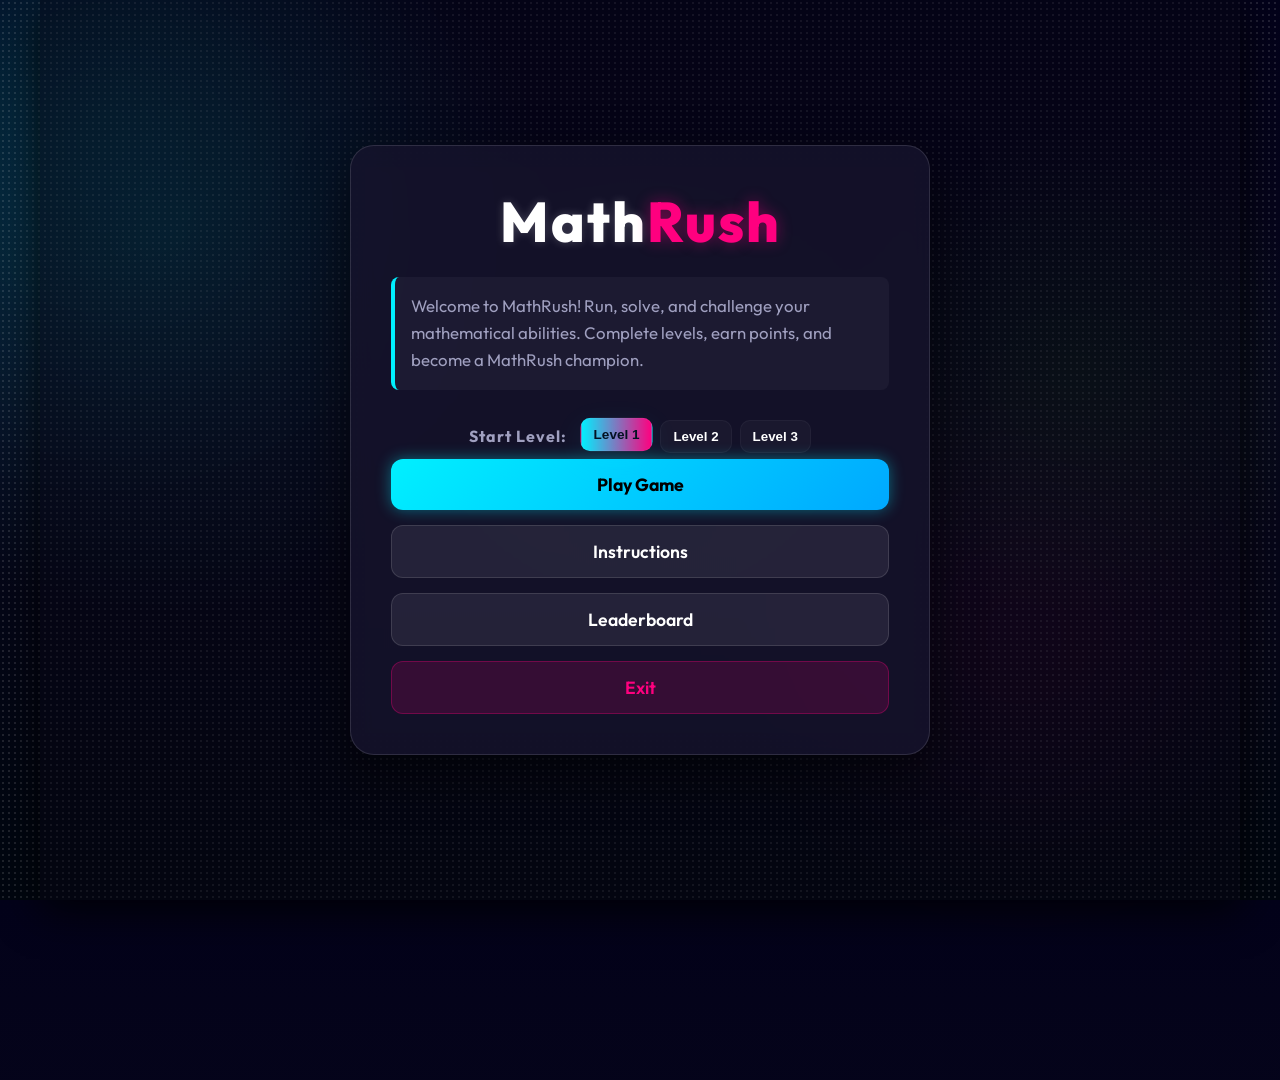
==== index.html @ f7fadb44 "Added new features" ====
<!DOCTYPE html>
<html lang="en">
<head>
  <meta charset="UTF-8">
  <meta name="viewport" content="width=device-width, initial-scale=1.0">
  <title>MathRush - Educational Endless Runner</title>
  <!-- Modern clean typography from Google Fonts -->
  <link rel="preconnect" href="https://fonts.googleapis.com">
  <link rel="preconnect" href="https://fonts.gstatic.com" crossorigin>
  <link href="https://fonts.googleapis.com/css2?family=Outfit:wght@300;400;600;800&display=swap" rel="stylesheet">
  <link rel="icon" href="data:image/svg+xml,%3Csvg xmlns='http://www.w3.org/2000/svg' viewBox='0 0 100 100'%3E%3Ccircle cx='50' cy='50' r='45' fill='%2300f0ff'/%3E%3Ctext x='50' y='62' text-anchor='middle' font-size='60' fill='white' font-family='Outfit, sans-serif'%3EM%3C/text%3E%3C/svg%3E" type="image/svg+xml">
  <link rel="stylesheet" href="style.css">
</head>
<body>
  <!-- Main Game Container -->
  <div id="game-container">
    
    <!-- Screen 1: Main Menu -->
    <div id="screen-main-menu" class="game-screen active">
      <div class="menu-box">
        <h1 class="game-title">Math<span class="highlight">Rush</span></h1>
        
        <div class="narrator-container">
          <p id="narrator-text" class="narrator-text">
            Welcome to MathRush! Run, solve, and challenge your mathematical abilities. Complete levels, earn points, and become a MathRush champion.
          </p>
        </div>
        
        <!-- Level Selector: quick choose which level to start -->
        <div class="level-selector">
          <label class="level-label">Start Level:</label>
          <div class="level-options">
            <button class="level-btn active" data-level="1">Level 1</button>
            <button class="level-btn" data-level="2">Level 2</button>
            <button class="level-btn" data-level="3">Level 3</button>
          </div>
        </div>
        
        <div class="menu-buttons">
          <button id="btn-play" class="btn btn-primary">Play Game</button>
          <button id="btn-instructions" class="btn btn-secondary">Instructions</button>
          <button id="btn-leaderboard" class="btn btn-secondary">Leaderboard</button>
          <button id="btn-exit" class="btn btn-danger">Exit</button>
        </div>
      </div>
    </div>

    <!-- Screen 2: Instructions -->
    <div id="screen-instructions" class="game-screen">
      <div class="menu-box text-left">
        <h2>HOW TO PLAY</h2>
        
        <div class="instructions-content">
          <div class="instruction-group">
            <h3>🏃 Movement & Controls</h3>
            <ul>
              <li><strong>Left Arrow:</strong> Switch to the left lane</li>
              <li><strong>Right Arrow:</strong> Switch to the right lane</li>
              <li><strong>Up Arrow:</strong> Jump (for obstacle-dodging feel)</li>
            </ul>
          </div>
          
          <div class="instruction-group">
            <h3>✏️ Solving Math Questions</h3>
            <ul>
              <li>Every few seconds, a math question popup appears with 3 options.</li>
              <li>Press **1, 2, or 3** on your keyboard, or **click/tap** the answers.</li>
              <li>Solve questions correctly to keep your runner's speed high.</li>
              <li>Wrong answers cause you to slow down temporarily and lose a life.</li>
            </ul>
          </div>
          
          <div class="instruction-group">
            <h3>🏆 Scoring & Levels</h3>
            <ul>
              <li><strong>Correct Answer:</strong> +10 points (Level 3 awards +20 points!)</li>
              <li><strong>Fast Answer (under 3s):</strong> +5 points speed bonus</li>
              <li><strong>Level Completion:</strong> +50 points bonus</li>
              <li>Answer <strong>10 questions correctly</strong> to complete a level.</li>
              <li>You have <strong>3 attempts (lives)</strong> per level to complete it.</li>
            </ul>
          </div>
        </div>
        
        <div class="menu-buttons flex-row">
          <button id="btn-back-to-menu-from-inst" class="btn btn-secondary">Back to Menu</button>
          <button id="btn-start-game" class="btn btn-primary">Start Game</button>
        </div>
      </div>
    </div>

    <!-- Screen 3: Gameplay -->
    <div id="screen-gameplay" class="game-screen">
      <!-- HUD Overlay -->
      <div id="hud">
        <div class="hud-item">
          <span class="label">LEVEL</span>
          <span id="hud-level" class="value text-cyan">1</span>
        </div>
        <div class="hud-item">
          <span class="label">SCORE</span>
          <span id="hud-score" class="value text-green">0000</span>
        </div>
        <div class="hud-item">
          <span class="label">ACCURACY</span>
          <span id="hud-accuracy" class="value text-yellow">100%</span>
        </div>
        <div class="hud-item">
          <span class="label">LIVES</span>
          <span id="hud-lives" class="value text-red">❤️❤️❤️</span>
        </div>
        <div class="hud-item flex-grow">
          <span class="label">PROGRESS</span>
          <div class="progress-bar-outer">
            <div id="hud-progress-fill" class="progress-bar-inner"></div>
          </div>
          <span id="hud-progress-text" class="value mini">0/10</span>
        </div>
        <button id="btn-pause-game" class="hud-pause-btn">||</button>
      </div>

      <!-- Main Action Canvas -->
      <canvas id="game-canvas"></canvas>

      <!-- Question Panel (Pop-up inside gameplay) -->
      <div id="question-panel" class="question-panel hidden">
        <div class="timer-line">
          <div id="question-timer-fill" class="timer-fill"></div>
        </div>
        <div class="question-header">MATH CHALLENGE!</div>
        <div id="question-text" class="question-text">12 + 7 = ?</div>
        <div class="question-options">
          <button id="option-a" class="opt-btn" data-index="0">
            <span class="key-hint">1</span> <span class="opt-text" id="opt-a-text">17</span>
          </button>
          <button id="option-b" class="opt-btn" data-index="1">
            <span class="key-hint">2</span> <span class="opt-text" id="opt-b-text">19</span>
          </button>
          <button id="option-c" class="opt-btn" data-index="2">
            <span class="key-hint">3</span> <span class="opt-text" id="opt-c-text">21</span>
          </button>
        </div>
      </div>

      <!-- Level Complete Confirmation Overlay -->
      <div id="screen-level-complete" class="level-complete-overlay hidden">
        <div class="level-complete-box">
          <h2 id="level-complete-title">YOU WIN</h2>
          <p id="level-complete-message" class="narrator-text">Level complete! Continue to the next level or return to the menu?</p>
          <div class="level-complete-buttons">
            <button id="btn-continue-level" class="btn btn-primary">Continue</button>
            <button id="btn-exit-to-menu" class="btn btn-secondary">Exit</button>
          </div>
        </div>
      </div>

      <!-- Live Speed & Streak Indicator Overlay -->
      <div id="gameplay-feedback" class="feedback-overlay">
        <div id="speed-meter" class="speed-container">
          <span class="speed-label">SPEED:</span>
          <div class="speed-bar-outer">
            <div id="speed-bar-fill" class="speed-bar-inner"></div>
          </div>
          <span id="speed-value" class="speed-text">100 km/h</span>
        </div>
        <div id="streak-indicator" class="streak-container hidden">
          🔥 <span id="streak-count">3</span> Streak!
        </div>
      </div>
    </div>

    <!-- Screen 4: Leaderboard -->
    <div id="screen-leaderboard" class="game-screen">
      <div class="menu-box">
        <h2>LEADERBOARD</h2>
        
        <div class="leaderboard-table-container">
          <table class="leaderboard-table">
            <thead>
              <tr>
                <th>Rank</th>
                <th>Player</th>
                <th>Score</th>
                <th>Accuracy</th>
              </tr>
            </thead>
            <tbody id="leaderboard-list">
              <!-- Dynamically populated via Javascript -->
            </tbody>
          </table>
        </div>
        
        <button id="btn-back-to-menu-from-leaderboard" class="btn btn-secondary">Back to Main Menu</button>
      </div>
    </div>

    <!-- Screen 5: Game End (Win / Game Over Screen) -->
    <div id="screen-game-end" class="game-screen">
      <div class="menu-box">
        <h2 id="game-end-title">CONGRATULATIONS!</h2>
        
        <div class="narrator-container">
          <p id="game-end-message" class="narrator-text">
            Congratulations! You have mastered the MathRush challenge and demonstrated exceptional mathematical skills.
          </p>
        </div>

        <!-- End Game Statistics Grid -->
        <div class="stats-grid">
          <div class="stat-card">
            <span class="stat-lbl">Final Score</span>
            <span id="end-score" class="stat-val text-green">1200</span>
          </div>
          <div class="stat-card">
            <span class="stat-lbl">Accuracy</span>
            <span id="end-accuracy" class="stat-val text-yellow">95%</span>
          </div>
          <div class="stat-card">
            <span class="stat-lbl">Levels Completed</span>
            <span id="end-levels" class="stat-val text-cyan">3</span>
          </div>
          <div class="stat-card">
            <span class="stat-lbl">Fastest Answer</span>
            <span id="end-fastest-time" class="stat-val text-pink">1.8s</span>
          </div>
          <div class="stat-card full-width">
            <span class="stat-lbl">Fast Answer Bonuses</span>
            <span id="end-bonuses" class="stat-val text-green">8 (+40 pts)</span>
          </div>
        </div>

        <!-- Name Input for Leaderboard -->
        <div id="leaderboard-entry-container" class="leaderboard-input-box">
          <p>Enter your name to save your score:</p>
          <div class="input-row">
            <input type="text" id="player-name-input" maxlength="15" placeholder="Player Name" value="Runner">
            <button id="btn-save-score" class="btn btn-primary btn-small">Save Score</button>
          </div>
          <span id="save-status" class="save-status-text"></span>
        </div>

        <div class="menu-buttons">
          <button id="btn-play-again" class="btn btn-primary">Play Again</button>
          <button id="btn-view-leaderboard-end" class="btn btn-secondary">View Leaderboard</button>
          <button id="btn-menu-end" class="btn btn-secondary">Return to Main Menu</button>
        </div>
      </div>
    </div>

    <!-- Screen 6: Pause Overlay (Modal Overlay) -->
    <div id="screen-pause-overlay" class="pause-overlay-container hidden">
      <div class="pause-box">
        <h2>GAME PAUSED</h2>
        <p>Take a breath! Ready to resume running?</p>
        <div class="pause-buttons">
          <button id="btn-resume" class="btn btn-primary">Resume</button>
          <button id="btn-restart" class="btn btn-secondary">Restart Level</button>
          <button id="btn-main-menu" class="btn btn-danger">Main Menu</button>
        </div>
      </div>
    </div>

  </div>

  <!-- Embed game assets & scripts -->
  <script src="questions.js"></script>
  <script src="script.js"></script>
  <script src="ui-fix.js"></script>
</body>
</html>
---- style.css ----
/* MathRush CSS stylesheet */

/* Reset & Base Styles */
* {
  box-sizing: border-box;
  margin: 0;
  padding: 0;
  user-select: none;
  -webkit-user-select: none;
}

:root {
  --bg-color: #0c0a1a;
  --bg-panel: rgba(22, 19, 44, 0.85);
  --border-color: rgba(255, 255, 255, 0.12);
  --text-color: #ffffff;
  --text-muted: #a0a0c0;
  
  /* Neon Accents */
  --neon-cyan: #00f0ff;
  --neon-green: #39ff14;
  --neon-pink: #ff007f;
  --neon-yellow: #ffee00;
  
  --shadow-cyan: 0 0 15px rgba(0, 240, 255, 0.4);
  --shadow-green: 0 0 15px rgba(57, 255, 20, 0.4);
  --shadow-pink: 0 0 15px rgba(255, 0, 127, 0.4);
  
  --font-family: 'Outfit', sans-serif;
}

body {
  position: relative;
  color: var(--text-color);
  font-family: var(--font-family);
  overflow: hidden;
  height: 100vh;
  display: flex;
  justify-content: center;
  align-items: center;

  /* Layered animated background: deep gradient + soft nebula blobs */
  background:
    radial-gradient(circle at 10% 20%, rgba(0,240,255,0.14) 0%, transparent 22%),
    radial-gradient(circle at 85% 75%, rgba(255,0,127,0.10) 0%, transparent 20%),
    radial-gradient(circle at 60% 30%, rgba(57,255,20,0.08) 0%, transparent 18%),
    linear-gradient(180deg, #03021a 0%, #07061b 45%, #00060f 100%);
  background-blend-mode: screen, screen, screen, normal;
  background-size: 130% 130%, 160% 160%, 140% 140%, 100% 100%;
  animation: bgShift 18s ease-in-out infinite;
}

/* Subtle animated stars layer */
body::after {
  content: "";
  position: absolute;
  inset: 0;
  pointer-events: none;
  background-image: radial-gradient(rgba(255,255,255,0.98) 1px, transparent 1px);
  background-size: 6px 6px;
  opacity: 0.12;
  mix-blend-mode: screen;
  transform: translateZ(0);
  animation: starsDrift 60s linear infinite;
  z-index: 0;
}

/* Soft colorful nebula orbs behind content */
body::before {
  content: "";
  position: absolute;
  inset: -20% -10% -20% -10%;
  pointer-events: none;
  background:
    radial-gradient(circle at 15% 25%, rgba(0,240,255,0.12) 0%, transparent 20%),
    radial-gradient(circle at 75% 65%, rgba(255,0,127,0.10) 0%, transparent 18%),
    radial-gradient(circle at 50% 45%, rgba(57,255,20,0.07) 0%, transparent 22%);
  filter: blur(48px) saturate(120%);
  mix-blend-mode: screen;
  opacity: 0.9;
  animation: orbsFloat 22s ease-in-out infinite;
  z-index: 0;
}

@keyframes orbsFloat {
  0% { transform: translateY(0) scale(1); }
  50% { transform: translateY(-24px) scale(1.02); }
  100% { transform: translateY(0) scale(1); }
}

@keyframes bgShift {
  0% {
    background-position: 0% 10%, 100% 90%, 50% 50%;
  }
  50% {
    background-position: 20% 30%, 80% 70%, 50% 60%;
  }
  100% {
    background-position: 0% 10%, 100% 90%, 50% 50%;
  }
}

@keyframes starsDrift {
  0% { transform: translateY(0) translateX(0); }
  50% { transform: translateY(-30px) translateX(20px); }
  100% { transform: translateY(0) translateX(0); }
}

/* Ensure game container sits above the decorative background */
#game-container {
  z-index: 2;
}

/* Optional subtle scanline/grid for gamer aesthetic */
.scan-grid {
  position: absolute;
  inset: 0;
  background-image: radial-gradient(rgba(255,255,255,0.02) 1px, transparent 1px);
  background-size: 10px 10px;
  mix-blend-mode: overlay;
  opacity: 0.12;
  pointer-events: none;
  z-index: 1;
}

/* Main Container to constraint game area */
#game-container {
  position: relative;
  width: 100vw;
  height: 100vh;
  max-width: 1200px;
  max-height: 900px;
  background-color: rgba(7, 5, 18, 0.45);
  box-shadow: 0 10px 40px rgba(0, 0, 0, 0.8);
  border-radius: 16px;
  overflow: hidden;
  display: flex;
  justify-content: center;
  align-items: stretch;
  border: 1px solid var(--border-color);
}

@media (max-width: 1200px) or (max-height: 900px) {
  #game-container {
    width: 100%;
    height: 100%;
    border-radius: 0;
    border: none;
  }
}

/* Screens Common Styling */
.game-screen {
  position: absolute;
  top: 0;
  left: 0;
  width: 100%;
  height: 100%;
  display: none; /* Controlled via JS class updates */
  flex-direction: column;
  justify-content: center;
  align-items: center;
  padding: 20px;
  opacity: 0;
  transform: scale(0.96);
  transition: opacity 0.3s cubic-bezier(0.4, 0, 0.2, 1), transform 0.3s cubic-bezier(0.4, 0, 0.2, 1);
  pointer-events: none;
  z-index: 10;
}

.game-screen.active {
  display: flex;
  opacity: 1;
  transform: scale(1);
  pointer-events: auto;
}

/* Menu Box (Glass Panel) */
.menu-box {
  background: var(--bg-panel);
  border: 1px solid var(--border-color);
  backdrop-filter: blur(12px);
  -webkit-backdrop-filter: blur(12px);
  border-radius: 24px;
  padding: 40px;
  width: 100%;
  max-width: 580px;
  text-align: center;
  box-shadow: 0 20px 50px rgba(0, 0, 0, 0.5);
  animation: floatPanel 6s ease-in-out infinite;
}

.menu-box.text-left {
  text-align: left;
  max-width: 700px;
}

@keyframes floatPanel {
  0%, 100% { transform: translateY(0); }
  50% { transform: translateY(-6px); }
}

/* Typography Details */
h1.game-title {
  font-size: 3.5rem;
  font-weight: 800;
  letter-spacing: 2px;
  margin-bottom: 20px;
  color: #fff;
  text-shadow: 0 0 10px rgba(255, 255, 255, 0.2);
}

h2 {
  font-size: 2rem;
  font-weight: 800;
  color: var(--neon-cyan);
  text-shadow: var(--shadow-cyan);
  margin-bottom: 20px;
  text-align: center;
}

h3 {
  font-size: 1.2rem;
  font-weight: 600;
  color: #fff;
  margin-bottom: 8px;
}

.highlight {
  color: var(--neon-pink);
  text-shadow: var(--shadow-pink);
}

.narrator-container {
  background: rgba(255, 255, 255, 0.04);
  border-left: 4px solid var(--neon-cyan);
  border-radius: 8px;
  padding: 16px;
  margin-bottom: 30px;
  text-align: left;
}

.narrator-text {
  font-size: 1.05rem;
  line-height: 1.6;
  color: var(--text-muted);
}

/* Buttons */
.menu-buttons {
  display: flex;
  flex-direction: column;
  gap: 15px;
  width: 100%;
}

.menu-buttons.flex-row {
  flex-direction: row;
}

/* Level selector styles */
.level-selector {
  display: flex;
  align-items: center;
  gap: 14px;
  justify-content: center;
  margin: 18px 0 6px 0;
}
.level-label {
  color: var(--text-muted);
  font-weight: 700;
  letter-spacing: 1px;
}
.level-options {
  display: flex;
  gap: 8px;
}
.level-btn {
  background: rgba(255,255,255,0.03);
  border: 1px solid rgba(255,255,255,0.04);
  color: var(--text-color);
  padding: 8px 12px;
  border-radius: 10px;
  cursor: pointer;
  font-weight: 800;
  transition: all 0.18s ease;
}
.level-btn:hover { transform: translateY(-2px); }
.level-btn.active {
  background: linear-gradient(90deg, var(--neon-cyan), var(--neon-pink));
  color: #041222;
  box-shadow: 0 8px 30px rgba(0,240,255,0.08);
  transform: translateY(-2px) scale(1.02);
}

.btn {
  font-family: var(--font-family);
  font-size: 1.1rem;
  font-weight: 600;
  padding: 14px 28px;
  border-radius: 12px;
  border: none;
  cursor: pointer;
  transition: all 0.2s ease;
  outline: none;
  display: flex;
  justify-content: center;
  align-items: center;
  flex: 1;
}

.btn-primary {
  background: linear-gradient(135deg, var(--neon-cyan) 0%, #00a8ff 100%);
  color: #000;
  font-weight: 700;
  box-shadow: var(--shadow-cyan);
}

.btn-primary:hover {
  transform: translateY(-2px);
  box-shadow: 0 0 22px rgba(0, 240, 255, 0.7);
}

.btn-primary:active {
  transform: translateY(1px);
}

.btn-secondary {
  background: rgba(255, 255, 255, 0.08);
  border: 1px solid var(--border-color);
  color: #fff;
}

.btn-secondary:hover {
  background: rgba(255, 255, 255, 0.15);
  border-color: rgba(255, 255, 255, 0.3);
  transform: translateY(-2px);
}

.btn-secondary:active {
  transform: translateY(1px);
}

.btn-danger {
  background: rgba(255, 0, 127, 0.15);
  border: 1px solid rgba(255, 0, 127, 0.3);
  color: var(--neon-pink);
}

.btn-danger:hover {
  background: rgba(255, 0, 127, 0.3);
  border-color: var(--neon-pink);
  transform: translateY(-2px);
  box-shadow: var(--shadow-pink);
}

.btn-small {
  padding: 8px 18px;
  font-size: 0.95rem;
  border-radius: 8px;
}

/* Instructions Screen styling */
.instructions-content {
  max-height: 400px;
  overflow-y: auto;
  margin-bottom: 25px;
  padding-right: 10px;
}

.instructions-content::-webkit-scrollbar {
  width: 6px;
}

.instructions-content::-webkit-scrollbar-thumb {
  background: rgba(255, 255, 255, 0.1);
  border-radius: 3px;
}

.instruction-group {
  margin-bottom: 20px;
  background: rgba(255, 255, 255, 0.02);
  padding: 15px;
  border-radius: 12px;
  border: 1px solid rgba(255, 255, 255, 0.03);
}

.instruction-group ul {
  list-style-type: none;
  margin-top: 8px;
}

.instruction-group li {
  font-size: 0.95rem;
  color: var(--text-muted);
  margin-bottom: 6px;
  line-height: 1.5;
}

.instruction-group strong {
  color: var(--neon-cyan);
}

/* Screen 3: Gameplay layout */
#screen-gameplay {
  padding: 0;
  display: none;
  flex-direction: column;
  justify-content: flex-start;
  align-items: center;
  width: 100%;
  min-height: 0;
  flex: 1 1 auto;
  position: relative;
  background: #04030a;
}

#screen-gameplay.active {
  display: flex;
}

/* Canvas styling */
#game-canvas {
  position: absolute;
  inset: 0;
  background: linear-gradient(to bottom, #070512 0%, #000000 100%);
  width: 100%;
  height: 100%;
  display: block;
  z-index: 1;
}

/* HUD styles */
#hud {
  position: absolute;
  top: 15px;
  left: 15px;
  right: 15px;
  height: 60px;
  background: rgba(13, 11, 28, 0.75);
  border: 1px solid var(--border-color);
  backdrop-filter: blur(10px);
  -webkit-backdrop-filter: blur(10px);
  border-radius: 14px;
  padding: 10px 20px;
  display: flex;
  align-items: center;
  gap: 20px;
  z-index: 100;
  box-shadow: 0 8px 32px rgba(0,0,0,0.3);
}

.hud-item {
  display: flex;
  flex-direction: column;
  justify-content: center;
}

.hud-item.flex-grow {
  flex-grow: 1;
}

.hud-item .label {
  font-size: 0.7rem;
  font-weight: 800;
  letter-spacing: 1px;
  color: var(--text-muted);
  margin-bottom: 2px;
}

.hud-item .value {
  font-size: 1.15rem;
  font-weight: 700;
}

.hud-item .value.mini {
  font-size: 0.8rem;
  align-self: flex-end;
  margin-top: 2px;
}

.hud-pause-btn {
  background: rgba(255, 255, 255, 0.1);
  border: 1px solid rgba(255, 255, 255, 0.2);
  color: white;
  width: 32px;
  height: 32px;
  border-radius: 8px;
  cursor: pointer;
  font-weight: bold;
  display: flex;
  justify-content: center;
  align-items: center;
  font-size: 0.85rem;
  transition: all 0.2s;
}

.hud-pause-btn:hover {
  background: rgba(255, 255, 255, 0.2);
}

/* Colors helpers */
.text-cyan { color: var(--neon-cyan); text-shadow: 0 0 5px rgba(0,240,255,0.3); }
.text-green { color: var(--neon-green); text-shadow: 0 0 5px rgba(57,255,20,0.3); }
.text-pink { color: var(--neon-pink); text-shadow: 0 0 5px rgba(255,0,127,0.3); }
.text-yellow { color: var(--neon-yellow); text-shadow: 0 0 5px rgba(255,238,0,0.3); }
.text-red { color: var(--neon-pink); }

/* Progress bar inside HUD */
.progress-bar-outer {
  width: 100%;
  height: 8px;
  background: rgba(255, 255, 255, 0.08);
  border-radius: 4px;
  overflow: hidden;
  margin-top: 4px;
}

.progress-bar-inner {
  height: 100%;
  width: 0%;
  background: linear-gradient(90deg, var(--neon-cyan), var(--neon-green));
  border-radius: 4px;
  transition: width 0.3s ease;
  box-shadow: 0 0 8px rgba(0, 240, 255, 0.5);
}

/* Question Panel (Dynamic popup) */
.question-panel {
  position: absolute;
  bottom: 25px;
  left: 20px;
  right: 20px;
  background: rgba(14, 11, 30, 0.92);
  border: 2px solid var(--neon-cyan);
  border-radius: 20px;
  padding: 20px 24px;
  box-shadow: 0 15px 45px rgba(0, 0, 0, 0.7), var(--shadow-cyan);
  z-index: 110;
  display: flex;
  flex-direction: column;
  gap: 15px;
  animation: slideUp 0.3s cubic-bezier(0.175, 0.885, 0.32, 1.275);
}

.question-panel.hidden {
  display: none;
}

@keyframes slideUp {
  from { transform: translateY(120px) scale(0.95); opacity: 0; }
  to { transform: translateY(0) scale(1); opacity: 1; }
}

.timer-line {
  width: 100%;
  height: 6px;
  background: rgba(255,255,255,0.05);
  border-radius: 3px;
  overflow: hidden;
}

.timer-fill {
  width: 100%;
  height: 100%;
  background: var(--neon-yellow);
  box-shadow: 0 0 6px rgba(255,238,0,0.6);
  border-radius: 3px;
  transition: width 0.05s linear;
}

.question-header {
  font-size: 0.85rem;
  font-weight: 800;
  color: var(--neon-cyan);
  letter-spacing: 2px;
  text-align: center;
}

.question-text {
  font-size: 1.7rem;
  font-weight: 800;
  text-align: center;
  color: #fff;
  margin: 5px 0;
}

.question-options {
  display: grid;
  grid-template-columns: repeat(3, 1fr);
  gap: 12px;
}

.opt-btn {
  background: rgba(255, 255, 255, 0.05);
  border: 1px solid rgba(255, 255, 255, 0.1);
  border-radius: 12px;
  padding: 16px;
  color: #fff;
  font-family: var(--font-family);
  font-size: 1.15rem;
  font-weight: 600;
  cursor: pointer;
  transition: all 0.15s ease;
  display: flex;
  align-items: center;
  justify-content: center;
  position: relative;
}

.opt-btn:hover {
  background: rgba(255, 255, 255, 0.12);
  border-color: rgba(255, 255, 255, 0.25);
  transform: translateY(-2px);
}

.opt-btn:active {
  transform: translateY(1px);
}

.key-hint {
  position: absolute;
  left: 10px;
  top: 10px;
  background: rgba(255,255,255,0.08);
  border-radius: 4px;
  padding: 1px 6px;
  font-size: 0.65rem;
  font-weight: bold;
  color: var(--text-muted);
  border: 1px solid rgba(255,255,255,0.05);
}

/* Speed / Streak overlays */
.feedback-overlay {
  position: absolute;
  top: 90px;
  left: 15px;
  right: 15px;
  display: flex;
  justify-content: space-between;
  align-items: center;
  z-index: 100;
  pointer-events: none;
}

.speed-container {
  display: flex;
  align-items: center;
  gap: 10px;
  background: rgba(0,0,0,0.6);
  padding: 6px 14px;
  border-radius: 20px;
  border: 1px solid rgba(255,255,255,0.08);
}

.speed-label {
  font-size: 0.7rem;
  font-weight: 800;
  color: var(--text-muted);
}

.speed-bar-outer {
  width: 80px;
  height: 6px;
  background: rgba(255,255,255,0.1);
  border-radius: 3px;
  overflow: hidden;
}

.speed-bar-inner {
  height: 100%;
  width: 100%;
  background: var(--neon-cyan);
  box-shadow: 0 0 6px var(--neon-cyan);
  transition: width 0.3s;
}

.speed-text {
  font-size: 0.8rem;
  font-weight: bold;
  color: var(--neon-cyan);
}

.streak-container {
  background: rgba(255, 0, 127, 0.15);
  border: 1px solid var(--neon-pink);
  box-shadow: var(--shadow-pink);
  color: #fff;
  font-weight: 800;
  padding: 6px 16px;
  border-radius: 20px;
  font-size: 0.85rem;
  animation: popIn 0.3s cubic-bezier(0.175, 0.885, 0.32, 1.275);
}

.streak-container.hidden {
  display: none;
}

@keyframes popIn {
  0% { transform: scale(0.7); opacity: 0; }
  100% { transform: scale(1); opacity: 1; }
}

/* Leaderboard Page */
.leaderboard-table-container {
  margin: 20px 0 30px 0;
  max-height: 280px;
  overflow-y: auto;
  border-radius: 12px;
  border: 1px solid var(--border-color);
  background: rgba(255,255,255,0.02);
}

.leaderboard-table {
  width: 100%;
  border-collapse: collapse;
  text-align: left;
}

.leaderboard-table th, .leaderboard-table td {
  padding: 14px 18px;
  border-bottom: 1px solid rgba(255,255,255,0.05);
}

.leaderboard-table th {
  font-weight: 800;
  color: var(--neon-cyan);
  font-size: 0.85rem;
  letter-spacing: 1px;
  text-transform: uppercase;
  background: rgba(255,255,255,0.03);
}

.leaderboard-table tbody tr:last-child td {
  border-bottom: none;
}

.leaderboard-table tr:hover td {
  background: rgba(255, 255, 255, 0.02);
}

.leaderboard-table td {
  font-size: 0.95rem;
  color: #fff;
}

.leaderboard-table td.rank {
  font-weight: 800;
}

.leaderboard-table tr:nth-child(1) .rank { color: var(--neon-yellow); text-shadow: 0 0 4px rgba(255,238,0,0.3); }
.leaderboard-table tr:nth-child(2) .rank { color: #d0d0d0; }
.leaderboard-table tr:nth-child(3) .rank { color: #cd7f32; }

/* Stats grid on Completion Screen */
.stats-grid {
  display: grid;
  grid-template-columns: repeat(2, 1fr);
  gap: 12px;
  margin-bottom: 25px;
}

.stat-card {
  background: rgba(255, 255, 255, 0.03);
  border: 1px solid var(--border-color);
  padding: 12px 18px;
  border-radius: 12px;
  display: flex;
  flex-direction: column;
  align-items: center;
}

.stat-card.full-width {
  grid-column: span 2;
}

.stat-lbl {
  font-size: 0.75rem;
  font-weight: 700;
  color: var(--text-muted);
  letter-spacing: 0.5px;
  margin-bottom: 4px;
}

.stat-val {
  font-size: 1.4rem;
  font-weight: 800;
}

/* Leaderboard Input Container */
.leaderboard-input-box {
  background: rgba(255, 255, 255, 0.03);
  border: 1px solid var(--border-color);
  padding: 16px 20px;
  border-radius: 14px;
  margin-bottom: 25px;
  text-align: left;
}

.leaderboard-input-box p {
  font-size: 0.9rem;
  color: var(--text-muted);
  margin-bottom: 8px;
}

.input-row {
  display: flex;
  gap: 10px;
}

#player-name-input {
  flex-grow: 1;
  background: rgba(0, 0, 0, 0.4);
  border: 1px solid var(--border-color);
  border-radius: 8px;
  padding: 10px 14px;
  color: #fff;
  font-family: var(--font-family);
  font-size: 0.95rem;
  outline: none;
  transition: all 0.2s;
}

#player-name-input:focus {
  border-color: var(--neon-cyan);
  box-shadow: 0 0 8px rgba(0, 240, 255, 0.25);
}

.save-status-text {
  font-size: 0.8rem;
  display: block;
  margin-top: 6px;
  font-weight: bold;
}

/* Pause screen overlay modal */
.pause-overlay-container {
  position: absolute;
  top: 0;
  left: 0;
  width: 100%;
  height: 100%;
  background: rgba(5, 4, 12, 0.85);
  backdrop-filter: blur(8px);
  -webkit-backdrop-filter: blur(8px);
  z-index: 200;
  display: flex;
  justify-content: center;
  align-items: center;
  opacity: 0;
  pointer-events: none;
  transition: opacity 0.2s ease;
}

.pause-overlay-container.active {
  opacity: 1;
  pointer-events: auto;
}

.pause-box {
  background: var(--bg-panel);
  border: 2px solid var(--neon-cyan);
  box-shadow: var(--shadow-cyan);
  border-radius: 20px;
  padding: 30px 40px;
  width: 90%;
  max-width: 400px;
  text-align: center;
}

.pause-box p {
  color: var(--text-muted);
  margin: 10px 0 25px 0;
}

.pause-buttons {
  display: flex;
  flex-direction: column;
  gap: 12px;
}

.level-complete-overlay {
  position: absolute;
  inset: 0;
  background: rgba(3, 2, 12, 0.85);
  backdrop-filter: blur(10px);
  -webkit-backdrop-filter: blur(10px);
  z-index: 250;
  display: flex;
  justify-content: center;
  align-items: center;
  padding: 20px;
}

.level-complete-box {
  background: rgba(10, 8, 28, 0.96);
  border: 1px solid rgba(0, 240, 255, 0.18);
  box-shadow: 0 16px 50px rgba(0, 0, 0, 0.45);
  border-radius: 22px;
  padding: 32px 28px;
  width: min(460px, 100%);
  text-align: center;
}

.level-complete-box h2 {
  margin-bottom: 16px;
  font-size: 2rem;
  letter-spacing: 1px;
  color: var(--neon-green);
}

.level-complete-box p {
  color: var(--text-muted);
  margin-bottom: 28px;
  line-height: 1.6;
}

.level-complete-buttons {
  display: flex;
  gap: 16px;
  justify-content: center;
  flex-wrap: wrap;
}

.hidden {
  display: none !important;
}

/* Answer option correctness animations classes */
.opt-correct {
  background: rgba(57, 255, 20, 0.15) !important;
  border-color: var(--neon-green) !important;
  color: var(--neon-green) !important;
  box-shadow: var(--shadow-green) !important;
}

.opt-wrong {
  background: rgba(255, 0, 127, 0.15) !important;
  border-color: var(--neon-pink) !important;
  color: var(--neon-pink) !important;
  box-shadow: var(--shadow-pink) !important;
}
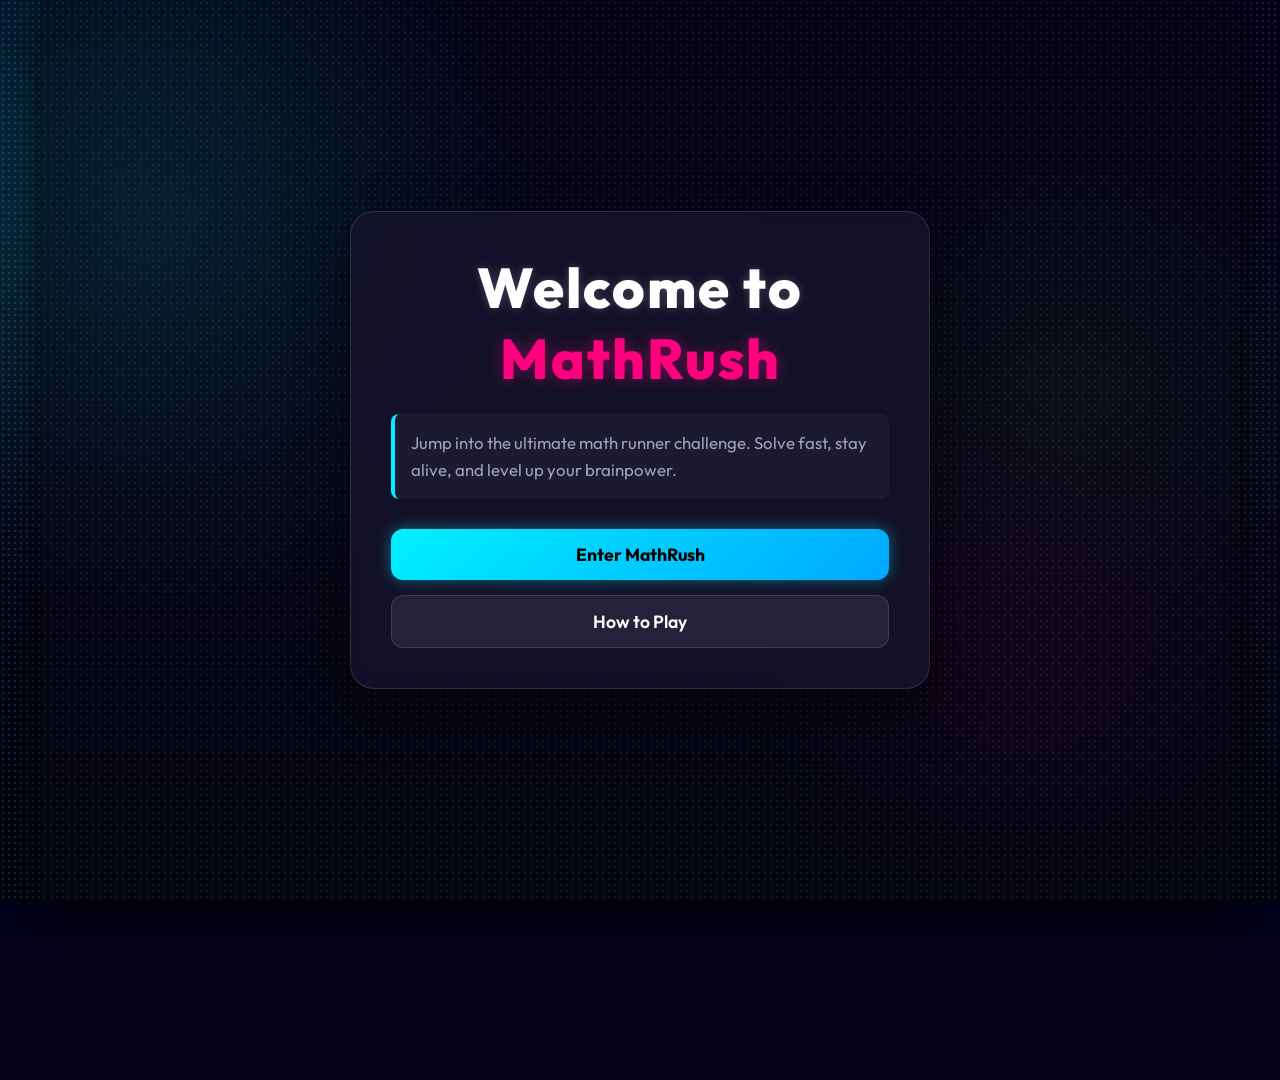
==== commit 62a4559e: "Design Updated" ====
--- a/index.html
+++ b/index.html
@@ -15,8 +15,24 @@
   <!-- Main Game Container -->
   <div id="game-container">
     
-    <!-- Screen 1: Main Menu -->
-    <div id="screen-main-menu" class="game-screen active">
+    <!-- Screen 1: Landing Page -->
+    <div id="screen-landing" class="game-screen active">
+      <div class="menu-box">
+        <h1 class="game-title">Welcome to <span class="highlight">MathRush</span></h1>
+        <div class="narrator-container">
+          <p class="narrator-text">
+            Jump into the ultimate math runner challenge. Solve fast, stay alive, and level up your brainpower.
+          </p>
+        </div>
+        <div class="menu-buttons">
+          <button id="btn-landing-enter" class="btn btn-primary">Enter MathRush</button>
+          <button id="btn-landing-instructions" class="btn btn-secondary">How to Play</button>
+        </div>
+      </div>
+    </div>
+
+    <!-- Screen 2: Main Menu -->
+    <div id="screen-main-menu" class="game-screen">
       <div class="menu-box">
         <h1 class="game-title">Math<span class="highlight">Rush</span></h1>
         
@@ -260,6 +276,13 @@
       </div>
     </div>
 
+    <div id="screen-countdown-overlay" class="countdown-overlay hidden">
+      <div class="countdown-box">
+        <div id="countdown-text" class="countdown-text">3</div>
+        <div class="countdown-label">Resuming...</div>
+      </div>
+    </div>
+
   </div>
 
   <!-- Embed game assets & scripts -->
--- a/style.css
+++ b/style.css
@@ -924,6 +924,97 @@
   flex-wrap: wrap;
 }
 
+.countdown-overlay {
+  position: absolute;
+  inset: 0;
+  background: rgba(0, 0, 0, 0.82);
+  backdrop-filter: blur(8px);
+  -webkit-backdrop-filter: blur(8px);
+  z-index: 260;
+  display: flex;
+  justify-content: center;
+  align-items: center;
+  pointer-events: none;
+  animation: overlayFadeIn 0.3s ease-out;
+}
+
+@keyframes overlayFadeIn {
+  from {
+    opacity: 0;
+  }
+  to {
+    opacity: 1;
+  }
+}
+
+.countdown-box {
+  background: rgba(10, 10, 24, 0.98);
+  border: 1px solid rgba(0, 240, 255, 0.16);
+  border-radius: 24px;
+  padding: 28px 36px;
+  min-width: 220px;
+  text-align: center;
+  pointer-events: none;
+  box-shadow: 0 0 30px rgba(0, 240, 255, 0.12), inset 0 0 30px rgba(0, 240, 255, 0.06);
+  animation: countdownBoxBounce 0.6s cubic-bezier(0.68, -0.55, 0.265, 1.55);
+}
+
+@keyframes countdownBoxBounce {
+  0% {
+    transform: scale(0.7);
+    opacity: 0;
+  }
+  100% {
+    transform: scale(1);
+    opacity: 1;
+  }
+}
+
+.countdown-text {
+  font-size: 5rem;
+  color: var(--neon-cyan);
+  font-weight: 900;
+  letter-spacing: 0.02em;
+  animation: countdownPulse 0.8s cubic-bezier(0.68, -0.55, 0.265, 1.55);
+  text-shadow: 0 0 20px var(--neon-cyan), 0 0 40px rgba(0, 240, 255, 0.4);
+}
+
+@keyframes countdownPulse {
+  0% {
+    transform: scale(0.3);
+    opacity: 0;
+    text-shadow: 0 0 10px var(--neon-cyan), 0 0 20px rgba(0, 240, 255, 0.2);
+  }
+  50% {
+    transform: scale(1.15);
+    opacity: 1;
+    text-shadow: 0 0 30px var(--neon-cyan), 0 0 60px rgba(0, 240, 255, 0.6);
+  }
+  100% {
+    transform: scale(1);
+    opacity: 1;
+    text-shadow: 0 0 20px var(--neon-cyan), 0 0 40px rgba(0, 240, 255, 0.4);
+  }
+}
+
+.countdown-label {
+  margin-top: 12px;
+  color: var(--text-muted);
+  font-size: 1rem;
+  letter-spacing: 0.08em;
+  text-transform: uppercase;
+  animation: labelFade 0.8s ease-out;
+}
+
+@keyframes labelFade {
+  0% {
+    opacity: 0;
+  }
+  100% {
+    opacity: 1;
+  }
+}
+
 .hidden {
   display: none !important;
 }
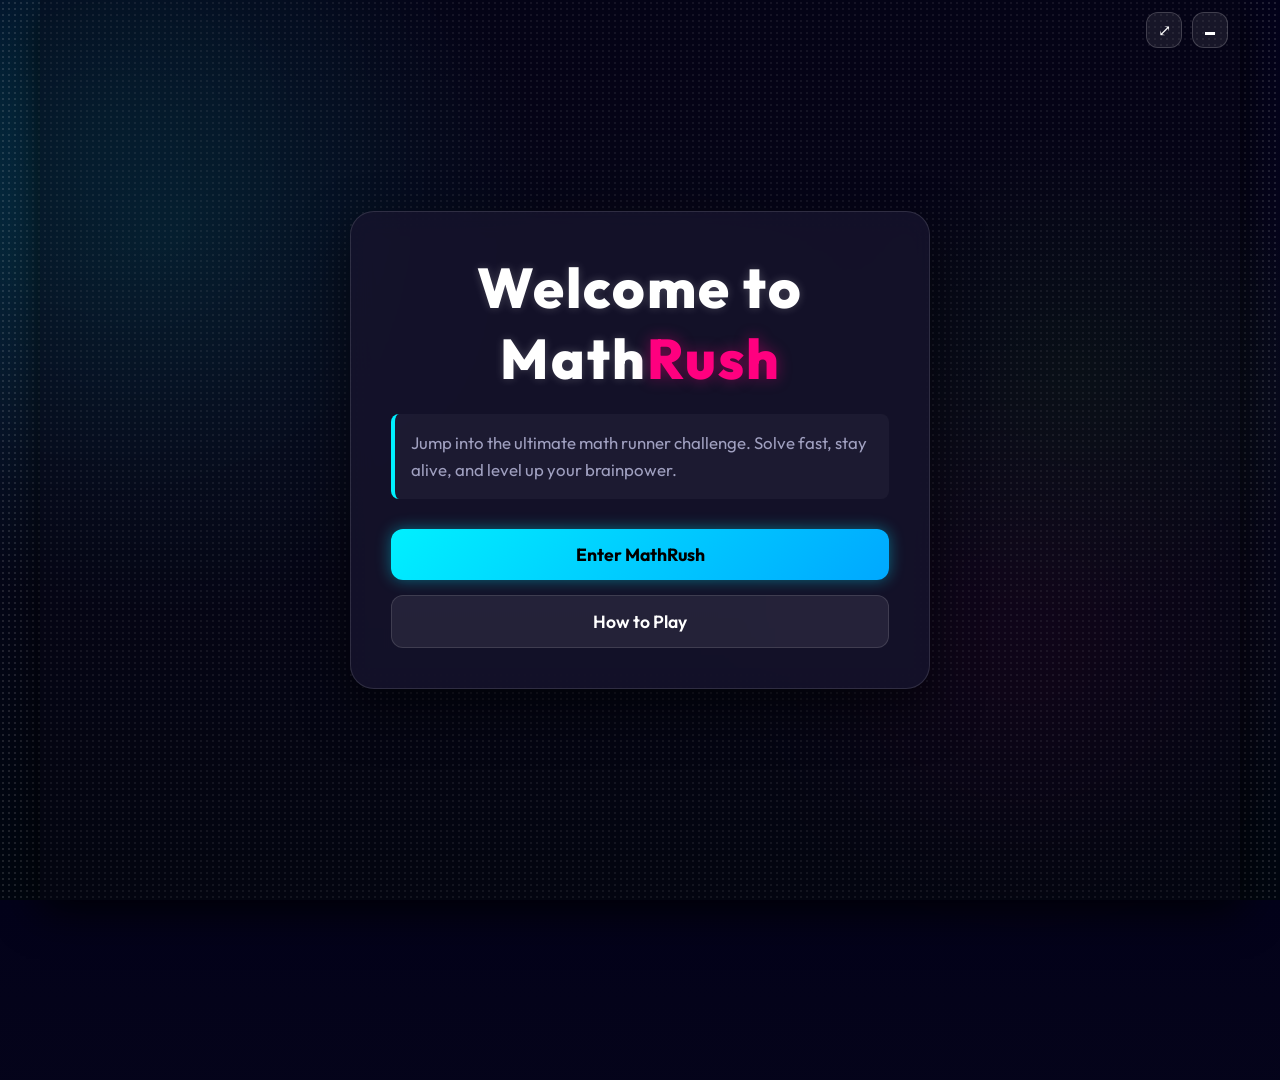
==== commit 2bab3f69: "Screen modified" ====
--- a/index.html
+++ b/index.html
@@ -14,11 +14,15 @@
 <body>
   <!-- Main Game Container -->
   <div id="game-container">
+    <div class="app-controls">
+      <button id="btn-toggle-fullscreen" class="app-control-btn" title="Enter fullscreen">⤢</button>
+      <button id="btn-minimize-screen" class="app-control-btn" title="Minimize screen">🗕</button>
+    </div>
     
     <!-- Screen 1: Landing Page -->
     <div id="screen-landing" class="game-screen active">
       <div class="menu-box">
-        <h1 class="game-title">Welcome to <span class="highlight">MathRush</span></h1>
+        <h1 class="game-title">Welcome to Math<span class="highlight">Rush</span></h1>
         <div class="narrator-container">
           <p class="narrator-text">
             Jump into the ultimate math runner challenge. Solve fast, stay alive, and level up your brainpower.
--- a/style.css
+++ b/style.css
@@ -140,6 +140,91 @@
   border: 1px solid var(--border-color);
 }
 
+#game-container.compact-mode {
+  width: min(380px, 90vw);
+  height: min(640px, 85vh);
+  max-width: none;
+  max-height: none;
+  border-radius: 14px;
+}
+
+.app-controls {
+  position: absolute;
+  top: 12px;
+  right: 12px;
+  z-index: 300;
+  display: flex;
+  gap: 10px;
+  pointer-events: auto;
+}
+
+.app-control-btn {
+  background: rgba(255, 255, 255, 0.08);
+  border: 1px solid rgba(255, 255, 255, 0.18);
+  color: #fff;
+  width: 36px;
+  height: 36px;
+  border-radius: 12px;
+  display: inline-flex;
+  justify-content: center;
+  align-items: center;
+  cursor: pointer;
+  font-size: 1rem;
+  transition: all 0.2s ease;
+}
+
+.app-control-btn:hover {
+  background: rgba(255, 255, 255, 0.18);
+}
+
+.app-control-btn:active {
+  transform: translateY(1px);
+}
+
+.hud-controls {
+  display: flex;
+  align-items: center;
+  gap: 10px;
+  margin-left: auto;
+}
+
+.hud-icon-btn {
+  background: rgba(255, 255, 255, 0.08);
+  border: 1px solid rgba(255, 255, 255, 0.18);
+  color: #fff;
+  width: 34px;
+  height: 34px;
+  border-radius: 10px;
+  display: inline-flex;
+  justify-content: center;
+  align-items: center;
+  cursor: pointer;
+  font-size: 1rem;
+  transition: all 0.2s ease;
+}
+
+.hud-icon-btn:hover {
+  background: rgba(255, 255, 255, 0.18);
+}
+
+.hud-icon-btn:active {
+  transform: translateY(1px);
+}
+
+@media (max-width: 640px) {
+  .app-controls {
+    top: 8px;
+    right: 8px;
+    gap: 6px;
+  }
+  .app-control-btn,
+  .hud-icon-btn,
+  .hud-pause-btn {
+    width: 30px;
+    height: 30px;
+  }
+}
+
 @media (max-width: 1200px) or (max-height: 900px) {
   #game-container {
     width: 100%;
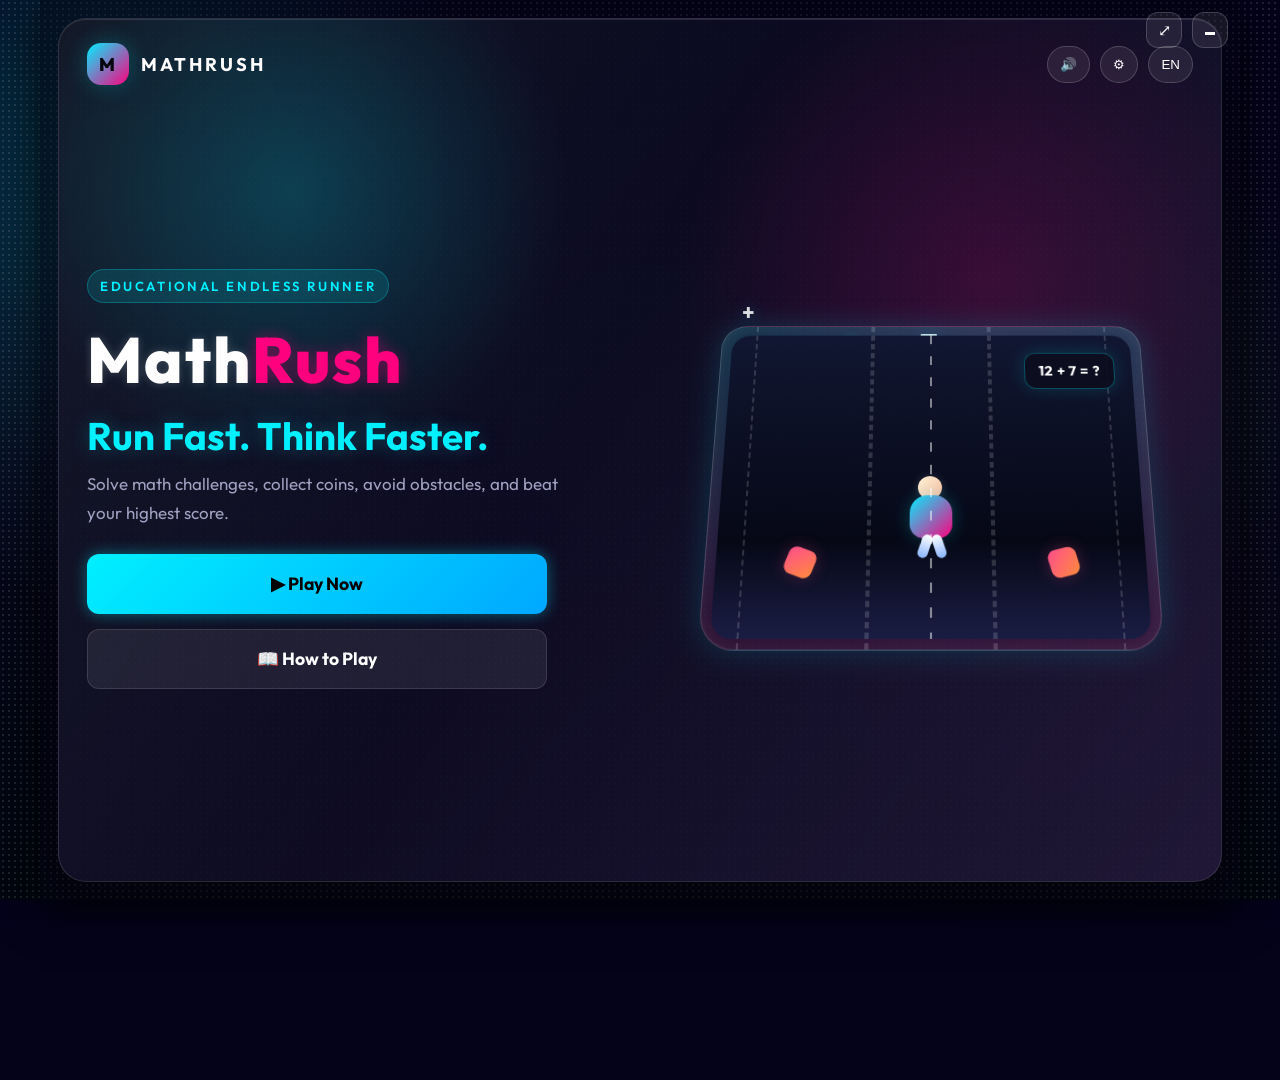
==== commit b35f3b62: "Landing page" ====
--- a/index.html
+++ b/index.html
@@ -21,17 +21,66 @@
     
     <!-- Screen 1: Landing Page -->
     <div id="screen-landing" class="game-screen active">
-      <div class="menu-box">
-        <h1 class="game-title">Welcome to Math<span class="highlight">Rush</span></h1>
-        <div class="narrator-container">
-          <p class="narrator-text">
-            Jump into the ultimate math runner challenge. Solve fast, stay alive, and level up your brainpower.
-          </p>
-        </div>
-        <div class="menu-buttons">
-          <button id="btn-landing-enter" class="btn btn-primary">Enter MathRush</button>
-          <button id="btn-landing-instructions" class="btn btn-secondary">How to Play</button>
-        </div>
+      <div class="landing-shell">
+        <header class="landing-nav">
+          <div class="brand">
+            <div class="brand-mark">M</div>
+            <span>MathRush</span>
+          </div>
+          <div class="landing-actions">
+            <button id="btn-toggle-sound" class="icon-pill" type="button" title="Sound on">🔊</button>
+            <button class="icon-pill" type="button" title="Settings">⚙</button>
+            <button class="icon-pill" type="button" title="Language">EN</button>
+          </div>
+        </header>
+
+        <main class="hero-grid">
+          <section class="hero-copy">
+            <p class="eyebrow">Educational endless runner</p>
+            <h1 class="game-title">Math<span class="highlight">Rush</span></h1>
+            <p class="hero-tagline">Run Fast. Think Faster.</p>
+            <p class="hero-description">
+              Solve math challenges, collect coins, avoid obstacles, and beat your highest score.
+            </p>
+            <div class="menu-buttons hero-buttons">
+              <button id="btn-landing-enter" class="btn btn-primary">▶ Play Now</button>
+              <button id="btn-landing-instructions" class="btn btn-secondary">📖 How to Play</button>
+            </div>
+          </section>
+
+          <section class="hero-art" aria-label="MathRush game preview">
+            <div class="scene-glow"></div>
+            <div class="symbol symbol-plus">+</div>
+            <div class="symbol symbol-minus">−</div>
+            <div class="symbol symbol-multiply">×</div>
+            <div class="symbol symbol-divide">÷</div>
+            <div class="symbol symbol-root">√</div>
+            <div class="symbol symbol-pi">π</div>
+            <div class="particle particle-1"></div>
+            <div class="particle particle-2"></div>
+            <div class="particle particle-3"></div>
+            <div class="coin coin-1">◉</div>
+            <div class="coin coin-2">◉</div>
+            <div class="coin coin-3">◉</div>
+
+            <div class="road">
+              <div class="lane lane-left"></div>
+              <div class="lane lane-center"></div>
+              <div class="lane lane-right"></div>
+
+              <div class="runner">
+                <div class="runner-head"></div>
+                <div class="runner-body"></div>
+                <div class="runner-leg runner-leg-left"></div>
+                <div class="runner-leg runner-leg-right"></div>
+              </div>
+
+              <div class="question-popup">12 + 7 = ?</div>
+              <div class="obstacle obstacle-1"></div>
+              <div class="obstacle obstacle-2"></div>
+            </div>
+          </section>
+        </main>
       </div>
     </div>
 
--- a/style.css
+++ b/style.css
@@ -211,6 +211,21 @@
   transform: translateY(1px);
 }
 
+@media (max-width: 900px) {
+  .hero-grid {
+    grid-template-columns: 1fr;
+    gap: 22px;
+  }
+
+  .hero-copy {
+    max-width: none;
+  }
+
+  .hero-art {
+    min-height: 360px;
+  }
+}
+
 @media (max-width: 640px) {
   .app-controls {
     top: 8px;
@@ -222,6 +237,32 @@
   .hud-pause-btn {
     width: 30px;
     height: 30px;
+  }
+
+  #screen-landing {
+    padding: 10px;
+  }
+
+  .landing-shell {
+    padding: 16px 16px 20px;
+    border-radius: 20px;
+  }
+
+  .landing-nav {
+    margin-bottom: 18px;
+  }
+
+  .hero-buttons {
+    flex-direction: column;
+  }
+
+  .hero-art {
+    min-height: 300px;
+  }
+
+  .road {
+    width: 100%;
+    height: 280px;
   }
 }
 
@@ -275,6 +316,366 @@
   animation: floatPanel 6s ease-in-out infinite;
 }
 
+#screen-landing {
+  justify-content: flex-start;
+  align-items: stretch;
+  padding: 18px;
+}
+
+.landing-shell {
+  position: relative;
+  width: 100%;
+  height: 100%;
+  padding: 24px 28px 28px;
+  border-radius: 28px;
+  background: linear-gradient(135deg, rgba(5, 9, 24, 0.88), rgba(27, 17, 53, 0.82));
+  border: 1px solid rgba(255, 255, 255, 0.14);
+  box-shadow: inset 0 1px 0 rgba(255, 255, 255, 0.12), 0 24px 70px rgba(0, 0, 0, 0.35);
+  overflow: hidden;
+}
+
+.landing-shell::before {
+  content: "";
+  position: absolute;
+  inset: 0;
+  background:
+    radial-gradient(circle at 20% 20%, rgba(0, 240, 255, 0.2) 0%, transparent 24%),
+    radial-gradient(circle at 80% 30%, rgba(255, 0, 127, 0.16) 0%, transparent 28%),
+    linear-gradient(120deg, rgba(255,255,255,0.06), transparent 45%, rgba(255,255,255,0.04));
+  pointer-events: none;
+}
+
+.landing-nav {
+  position: relative;
+  z-index: 2;
+  display: flex;
+  justify-content: space-between;
+  align-items: center;
+  margin-bottom: 28px;
+}
+
+.brand {
+  display: flex;
+  align-items: center;
+  gap: 12px;
+  font-size: 1.15rem;
+  font-weight: 700;
+  letter-spacing: 0.16em;
+  text-transform: uppercase;
+  color: #fff;
+}
+
+.brand-mark {
+  width: 42px;
+  height: 42px;
+  display: grid;
+  place-items: center;
+  border-radius: 14px;
+  background: linear-gradient(135deg, var(--neon-cyan), var(--neon-pink));
+  color: #06060d;
+  font-weight: 800;
+  box-shadow: 0 0 22px rgba(0, 240, 255, 0.23);
+}
+
+.landing-actions {
+  display: flex;
+  gap: 10px;
+}
+
+.icon-pill {
+  border: 1px solid rgba(255, 255, 255, 0.18);
+  background: rgba(255, 255, 255, 0.08);
+  color: #fff;
+  padding: 10px 12px;
+  border-radius: 999px;
+  cursor: pointer;
+  transition: all 0.2s ease;
+  backdrop-filter: blur(10px);
+}
+
+.icon-pill:hover {
+  transform: translateY(-2px);
+  background: rgba(255, 255, 255, 0.14);
+}
+
+.hero-grid {
+  position: relative;
+  z-index: 2;
+  display: grid;
+  grid-template-columns: 1.02fr 0.98fr;
+  gap: 36px;
+  align-items: center;
+  min-height: calc(100% - 78px);
+}
+
+.hero-copy {
+  max-width: 560px;
+}
+
+.eyebrow {
+  display: inline-block;
+  padding: 8px 12px;
+  margin-bottom: 16px;
+  border-radius: 999px;
+  background: rgba(0, 240, 255, 0.12);
+  border: 1px solid rgba(0, 240, 255, 0.25);
+  color: var(--neon-cyan);
+  font-size: 0.82rem;
+  font-weight: 600;
+  letter-spacing: 0.2em;
+  text-transform: uppercase;
+}
+
+#screen-landing .game-title {
+  font-size: clamp(3rem, 5vw, 4.6rem);
+  margin-bottom: 12px;
+  text-align: left;
+}
+
+.hero-tagline {
+  font-size: clamp(1.8rem, 3vw, 2.5rem);
+  font-weight: 700;
+  color: var(--neon-cyan);
+  margin-bottom: 10px;
+  text-shadow: 0 0 20px rgba(0, 240, 255, 0.25);
+}
+
+.hero-description {
+  font-size: 1.06rem;
+  line-height: 1.7;
+  color: var(--text-muted);
+  max-width: 500px;
+  margin-bottom: 26px;
+}
+
+.hero-buttons {
+  flex-direction: column;
+  gap: 14px;
+  max-width: 460px;
+  margin-top: 10px;
+}
+
+.hero-buttons .btn {
+  width: 100%;
+  min-height: 60px;
+  padding: 14px 28px;
+  font-size: 1.1rem;
+  font-weight: 700;
+}
+
+.hero-buttons .btn-primary {
+  background: linear-gradient(135deg, var(--neon-cyan) 0%, #00a8ff 100%);
+  color: #000;
+  flex: none;
+}
+
+.hero-buttons .btn-secondary {
+  flex: none;
+}
+
+.hero-art {
+  position: relative;
+  min-height: 430px;
+  display: flex;
+  justify-content: center;
+  align-items: center;
+  padding: 20px;
+}
+
+.scene-glow {
+  position: absolute;
+  inset: 16% 10% 12%;
+  border-radius: 40px;
+  background: radial-gradient(circle, rgba(0, 240, 255, 0.18) 0%, transparent 65%);
+  filter: blur(14px);
+  pointer-events: none;
+}
+
+.symbol,
+.coin,
+.particle {
+  position: absolute;
+  pointer-events: none;
+}
+
+.symbol {
+  font-size: 1.4rem;
+  font-weight: 700;
+  color: rgba(255, 255, 255, 0.86);
+  text-shadow: 0 0 16px rgba(0, 240, 255, 0.28);
+  animation: floatSymbol 4.4s ease-in-out infinite;
+}
+
+.symbol-plus { top: 8%; left: 14%; }
+.symbol-minus { top: 24%; right: 12%; animation-delay: 0.8s; }
+.symbol-multiply { bottom: 28%; left: 12%; animation-delay: 1.2s; }
+.symbol-divide { top: 50%; right: 10%; animation-delay: 1.6s; }
+.symbol-root { bottom: 12%; right: 24%; animation-delay: 0.3s; }
+.symbol-pi { top: 14%; left: 48%; animation-delay: 1.1s; }
+
+.particle {
+  width: 8px;
+  height: 8px;
+  border-radius: 50%;
+  background: var(--neon-cyan);
+  box-shadow: 0 0 12px rgba(0, 240, 255, 0.9);
+  animation: driftParticle 5s linear infinite;
+}
+
+.particle-1 { top: 18%; left: 34%; }
+.particle-2 { top: 42%; right: 20%; background: var(--neon-pink); box-shadow: 0 0 12px rgba(255, 0, 127, 0.85); animation-delay: 1.2s; }
+.particle-3 { bottom: 18%; left: 42%; background: var(--neon-yellow); box-shadow: 0 0 12px rgba(238, 238, 0, 0.7); animation-delay: 2.3s; }
+
+.coin {
+  font-size: 1.15rem;
+  color: #ffd56b;
+  text-shadow: 0 0 16px rgba(255, 213, 107, 0.8);
+  animation: spinCoin 2.8s linear infinite;
+}
+
+.coin-1 { top: 18%; right: 34%; }
+.coin-2 { top: 48%; left: 18%; animation-delay: 0.7s; }
+.coin-3 { bottom: 20%; right: 18%; animation-delay: 1.3s; }
+
+.road {
+  position: relative;
+  width: min(440px, 100%);
+  height: 340px;
+  border-radius: 26px 26px 34px 34px;
+  background: linear-gradient(180deg, rgba(0, 240, 255, 0.16), rgba(255, 0, 127, 0.1));
+  border: 1px solid rgba(255, 255, 255, 0.2);
+  overflow: hidden;
+  box-shadow: inset 0 0 24px rgba(255, 255, 255, 0.1), 0 0 30px rgba(0, 240, 255, 0.16);
+  transform: perspective(900px) rotateX(18deg);
+}
+
+.road::before {
+  content: "";
+  position: absolute;
+  inset: 10px;
+  border-radius: 20px;
+  background: linear-gradient(180deg, #111732 0%, #060816 70%, #1a1d43 100%);
+}
+
+.road::after {
+  content: "";
+  position: absolute;
+  left: 50%;
+  top: 10px;
+  bottom: 10px;
+  width: 2px;
+  transform: translateX(-50%);
+  background: repeating-linear-gradient(to bottom, rgba(255,255,255,0.7) 0 10px, transparent 10px 24px);
+  opacity: 0.7;
+}
+
+.lane {
+  position: absolute;
+  top: 0;
+  bottom: 0;
+  width: 28%;
+  border-left: 2px dashed rgba(255, 255, 255, 0.25);
+  border-right: 2px dashed rgba(255, 255, 255, 0.25);
+  opacity: 0.65;
+}
+
+.lane-left { left: 8%; }
+.lane-center { left: 36%; }
+.lane-right { left: 64%; }
+
+.runner {
+  position: absolute;
+  left: 50%;
+  bottom: 80px;
+  transform: translateX(-50%);
+  width: 66px;
+  height: 92px;
+  animation: bobRunner 1.1s ease-in-out infinite;
+}
+
+.runner-head {
+  position: absolute;
+  top: 0;
+  left: 20px;
+  width: 24px;
+  height: 24px;
+  border-radius: 50%;
+  background: linear-gradient(135deg, #fff4d8, #f7b79b);
+  box-shadow: 0 0 10px rgba(255, 255, 255, 0.15);
+}
+
+.runner-body {
+  position: absolute;
+  top: 20px;
+  left: 12px;
+  width: 42px;
+  height: 44px;
+  border-radius: 18px 18px 14px 14px;
+  background: linear-gradient(135deg, var(--neon-cyan), var(--neon-pink));
+  box-shadow: 0 0 18px rgba(0, 240, 255, 0.24);
+}
+
+.runner-leg {
+  position: absolute;
+  bottom: 8px;
+  width: 10px;
+  height: 24px;
+  border-radius: 999px;
+  background: linear-gradient(180deg, #ffffff, #8ab5ff);
+}
+
+.runner-leg-left { left: 22px; transform: rotate(18deg); }
+.runner-leg-right { right: 20px; transform: rotate(-18deg); }
+
+.question-popup {
+  position: absolute;
+  top: 30px;
+  right: 28px;
+  padding: 10px 14px;
+  border-radius: 12px;
+  background: rgba(13, 15, 31, 0.92);
+  border: 1px solid rgba(0, 240, 255, 0.3);
+  color: #fff;
+  font-size: 0.95rem;
+  font-weight: 700;
+  letter-spacing: 0.02em;
+  box-shadow: 0 0 18px rgba(0, 240, 255, 0.16);
+}
+
+.obstacle {
+  position: absolute;
+  bottom: 70px;
+  width: 28px;
+  height: 28px;
+  border-radius: 8px;
+  background: linear-gradient(135deg, #ff4d8d, #ff8b3d);
+  box-shadow: 0 0 16px rgba(255, 77, 141, 0.25);
+}
+
+.obstacle-1 { left: 78px; transform: rotate(20deg); }
+.obstacle-2 { right: 76px; transform: rotate(-15deg); }
+
+@keyframes floatSymbol {
+  0%, 100% { transform: translateY(0); }
+  50% { transform: translateY(-12px); }
+}
+
+@keyframes driftParticle {
+  0% { transform: translateY(0) scale(1); opacity: 0.8; }
+  50% { transform: translateY(18px) scale(1.2); opacity: 1; }
+  100% { transform: translateY(0) scale(1); opacity: 0.8; }
+}
+
+@keyframes spinCoin {
+  0% { transform: rotate(0deg); }
+  100% { transform: rotate(360deg); }
+}
+
+@keyframes bobRunner {
+  0%, 100% { transform: translateX(-50%) translateY(0); }
+  50% { transform: translateX(-50%) translateY(-8px); }
+}
+
 .menu-box.text-left {
   text-align: left;
   max-width: 700px;
